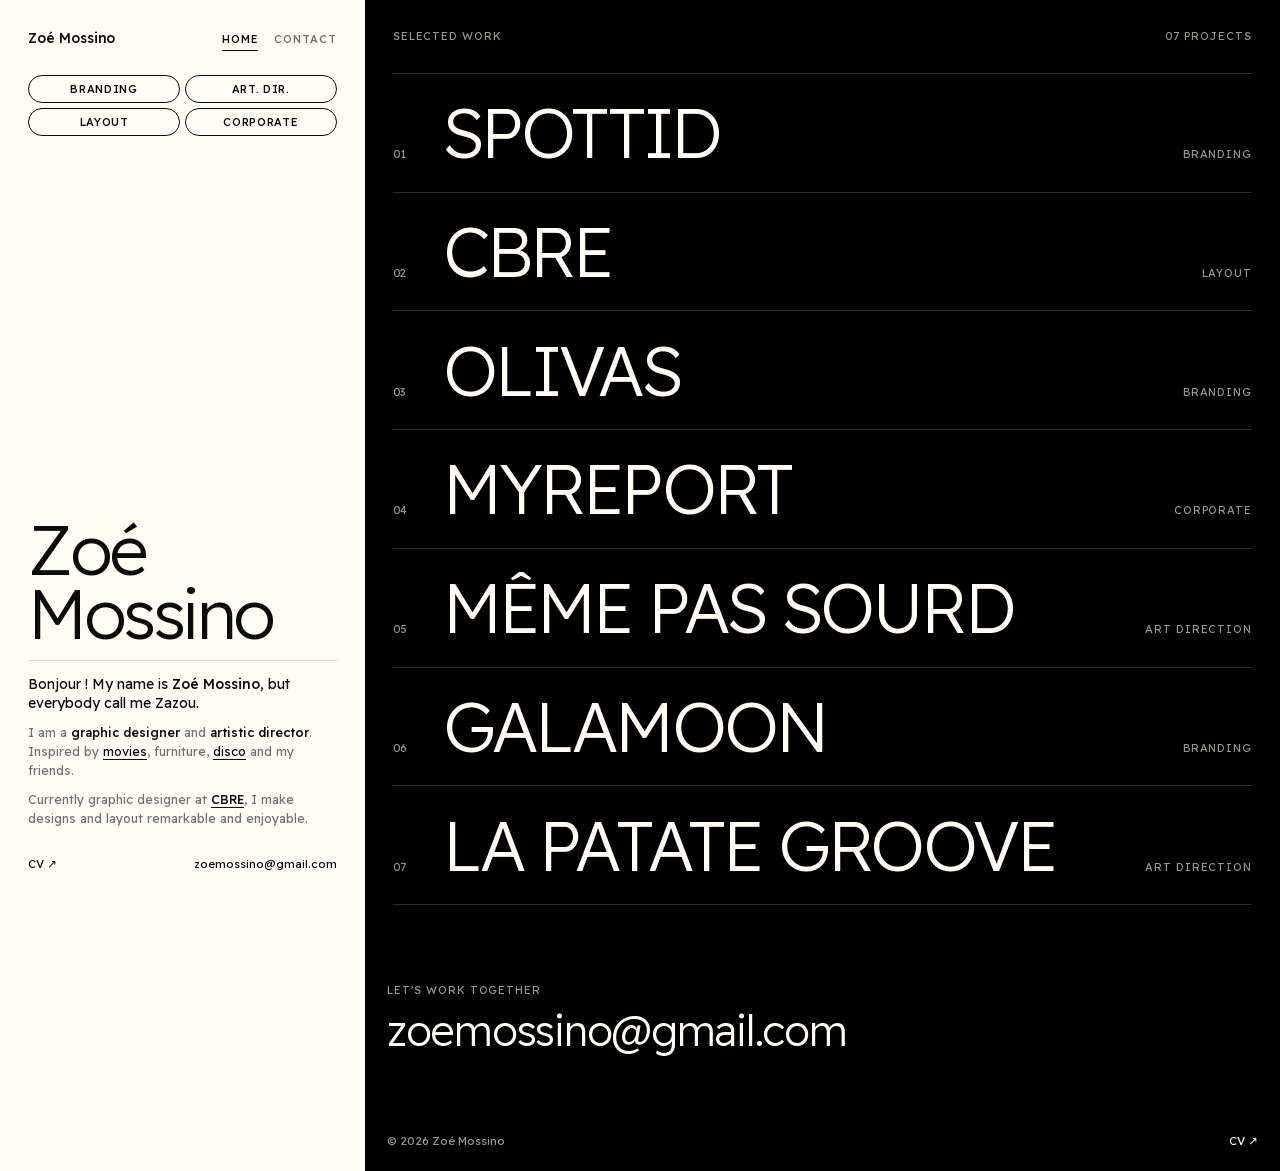
==== index.html @ 62e129ce "init" ====
<!doctype html>
<html lang="en">
<head>
<meta charset="utf-8">
<meta name="viewport" content="width=device-width, initial-scale=1">
<title>Zoé Mossino — Portfolio</title>
<meta name="description" content="Portfolio of Zoé Mossino — branding, art direction, editorial and motion design.">
<meta property="og:type" content="website">
<meta property="og:title" content="Zoé Mossino — Portfolio">
<meta property="og:description" content="Portfolio of Zoé Mossino — branding, art direction, editorial and motion design.">
<meta property="og:image" content="assets/img/1c04042c-c32d.jpg">
<meta name="twitter:card" content="summary_large_image">
<meta name="theme-color" content="#fffdf4">
<link rel="icon" href="assets/favicon.svg" type="image/svg+xml">
<link rel="preload" href="assets/fonts/ReadexPro-latin.woff2" as="font" type="font/woff2" crossorigin>
<link rel="stylesheet" href="assets/site.css?v=11171256">
<script>document.documentElement.classList.add('js')</script>
<script src="assets/site.js?v=11171256" defer></script>
</head>
<body class="home" id="top">
<a class="skip" href="#main">Skip to content</a>
<div class="shell">
  <aside class="side">
    <div class="top"><a class="brand" href="index.html">Zoé Mossino</a><nav class="links" aria-label="Main"><a href="index.html" aria-current="page">Home</a><a href="mailto:zoemossino@gmail.com">Contact</a></nav></div>
    <nav class="pills" aria-label="Categories"><a class="pill" href="branding.html" style="--cat:#ff4800">Branding</a><a class="pill" href="art-direction.html" style="--cat:#1100ff">Art. Dir.</a><a class="pill" href="layout.html" style="--cat:#ff00d9">Layout</a><a class="pill" href="corporate.html" style="--cat:#00dc00">Corporate</a></nav>
    <div class="side-body hello">
      <h1>Zoé<br>Mossino</h1>
      <div class="bio"><p>Bonjour ! My name is <strong>Zoé Mossino</strong>, but everybody call me Zazou.</p><p>I am a <strong>graphic designer</strong> and <strong>artistic director</strong>. Inspired by <a href="https://letterboxd.com/zo_moss/" target="_blank" rel="noopener">movies</a>, furniture, <a href="https://open.spotify.com/playlist/0AR71CUG0xulv4rX8KRE00" target="_blank" rel="noopener">disco</a> and my friends.</p><p>Currently graphic designer at <a class="it-link" href="layout.html#cbre"><em>CBRE</em></a>, I make designs and layout remarkable and enjoyable.</p></div>
    </div>
    <div class="side-foot"><a href="assets/2026-EN.pdf" target="_blank" rel="noopener">CV <span aria-hidden="true">↗</span></a><a href="mailto:zoemossino@gmail.com">zoemossino@gmail.com</a></div>
  </aside>
  <main class="stage" id="main">
    <p class="kicker"><span>Selected work</span><span>07 projects</span></p>
    <ol class="index">
      <li><a href="branding.html#spottid" data-cover="assets/img/home-spottid.webp" data-ar="0.8253">
        <img class="thumb" src="assets/img/home-spottid.webp" alt="" style="aspect-ratio:0.8253" loading="eager" decoding="async">
        <span class="n">01</span><span class="name">Spottid</span><span class="cat">Branding</span>
      </a></li>
      <li><a href="layout.html#cbre" data-cover="assets/img/home-cbre.webp" data-ar="0.9061">
        <img class="thumb" src="assets/img/home-cbre.webp" alt="" style="aspect-ratio:0.9061" loading="eager" decoding="async">
        <span class="n">02</span><span class="name">CBRE</span><span class="cat">Layout</span>
      </a></li>
      <li><a href="branding.html#olivas" data-cover="assets/img/home-olivas.webp" data-ar="1.5669">
        <img class="thumb" src="assets/img/home-olivas.webp" alt="" style="aspect-ratio:1.5669" loading="lazy" decoding="async">
        <span class="n">03</span><span class="name">Olivas</span><span class="cat">Branding</span>
      </a></li>
      <li><a href="corporate.html#myreport" data-cover="assets/img/home-myreport.webp" data-ar="0.9490">
        <img class="thumb" src="assets/img/home-myreport.webp" alt="" style="aspect-ratio:0.9490" loading="lazy" decoding="async">
        <span class="n">04</span><span class="name">MyReport</span><span class="cat">Corporate</span>
      </a></li>
      <li><a href="art-direction.html#meme-pas-sourd" data-cover="assets/img/home-meme-pas-sourd.webp" data-ar="0.8271">
        <img class="thumb" src="assets/img/home-meme-pas-sourd.webp" alt="" style="aspect-ratio:0.8271" loading="lazy" decoding="async">
        <span class="n">05</span><span class="name">Même pas sourd</span><span class="cat">Art direction</span>
      </a></li>
      <li><a href="branding.html#galamoon" data-cover="assets/img/home-galamoon.webp" data-ar="1.4043">
        <img class="thumb" src="assets/img/home-galamoon.webp" alt="" style="aspect-ratio:1.4043" loading="lazy" decoding="async">
        <span class="n">06</span><span class="name">Galamoon</span><span class="cat">Branding</span>
      </a></li>
      <li><a href="art-direction.html#la-patate-groove" data-cover="assets/img/home-la-patate-groove.webp" data-ar="1.6744">
        <img class="thumb" src="assets/img/home-la-patate-groove.webp" alt="" style="aspect-ratio:1.6744" loading="lazy" decoding="async">
        <span class="n">07</span><span class="name">La Patate Groove</span><span class="cat">Art direction</span>
      </a></li>
</ol>
    <footer class="end">
      <div class="contact">
        <p>Let’s work together</p>
        <a href="mailto:zoemossino@gmail.com">zoemossino@gmail.com</a>
      </div>
      <p class="copy">© 2026 Zoé Mossino<a href="assets/2026-EN.pdf" target="_blank" rel="noopener">CV ↗</a></p>
    </footer>
  </main>
</div>
<div class="preview" aria-hidden="true"></div>
</body>
</html>
---- assets/site.css ----
/* Zoé Mossino — Portfolio */
@font-face{font-family:"Readex Pro";font-style:normal;font-weight:200 700;font-display:swap;src:url(fonts/ReadexPro-latin-ext.woff2) format("woff2");unicode-range:U+0100-02BA,U+02BD-02C5,U+02C7-02CC,U+02CE-02D7,U+02DD-02FF,U+0304,U+0308,U+0329,U+1D00-1DBF,U+1E00-1E9F,U+1EF2-1EFF,U+2020,U+20A0-20AB,U+20AD-20C4,U+2113,U+2C60-2C7F,U+A720-A7FF}
@font-face{font-family:"Readex Pro";font-style:normal;font-weight:200 700;font-display:swap;src:url(fonts/ReadexPro-latin.woff2) format("woff2");unicode-range:U+0000-00FF,U+0131,U+0152-0153,U+02BB-02BC,U+02C6,U+02DA,U+02DC,U+0304,U+0308,U+0329,U+2000-206F,U+20AC,U+2122,U+2191,U+2193,U+2212,U+2215,U+FEFF,U+FFFD}

:root{
  --cream:#fffdf4;
  --ink:#0b0b0b;
  --black:#000;
  --mute:rgba(11,11,11,.58);
  --line:rgba(11,11,11,.16);
  --line-inv:rgba(255,253,244,.18);
  --mute-inv:rgba(255,253,244,.6);
  --side:clamp(290px,28.5vw,430px);
  --pad:clamp(20px,2.2vw,32px);
  --ease:cubic-bezier(.2,.7,.2,1);
}
@view-transition{navigation:auto}
*,*::before,*::after{box-sizing:border-box}
html{-webkit-text-size-adjust:100%;scroll-behavior:smooth;scroll-padding-top:24px}
body{margin:0;background:var(--cream);color:var(--ink);font:400 14px/1.5 "Readex Pro",system-ui,-apple-system,"Segoe UI",sans-serif;-webkit-font-smoothing:antialiased;text-rendering:optimizeLegibility}
img,video{display:block;max-width:100%}
a{color:inherit;text-decoration:none}
h1,h2,h3,p,ol,ul{margin:0;padding:0}
ol,ul{list-style:none}
button{font:inherit;color:inherit;background:none;border:0;padding:0;cursor:pointer}
:focus-visible{outline:2px solid currentColor;outline-offset:3px;border-radius:4px}
::selection{background:var(--ink);color:var(--cream)}
.stage ::selection{background:var(--cream);color:var(--ink)}
.skip{position:fixed;left:12px;top:-60px;z-index:99;background:var(--ink);color:var(--cream);padding:10px 14px;border-radius:999px;transition:top .2s}
.skip:focus{top:12px}

/* ------------------------------------------------ shell */
.shell{display:grid;grid-template-columns:var(--side) minmax(0,1fr);min-height:100dvh}
.side{position:sticky;top:0;height:100dvh;display:flex;flex-direction:column;gap:26px;padding:var(--pad);view-transition-name:side}
.stage{background:var(--black);color:var(--cream);min-width:0;view-transition-name:stage}

.top{display:flex;justify-content:space-between;align-items:baseline;gap:12px}
.brand{font-weight:500;font-size:14px;letter-spacing:-.005em}
.links{display:flex;gap:16px;font-size:11px;font-weight:500;letter-spacing:.08em;text-transform:uppercase}
.links a{position:relative;color:var(--mute);transition:color .25s}
.links a:hover,.links a[aria-current]{color:var(--ink)}
.links a::after{content:"";position:absolute;left:0;right:0;bottom:-3px;height:1px;background:currentColor;transform:scaleX(0);transform-origin:right;transition:transform .35s var(--ease)}
.links a:hover::after,.links a[aria-current]::after{transform:scaleX(1);transform-origin:left}

.side{container-type:inline-size}
.pills{display:flex;gap:5px}
.pill{flex:1 1 auto;justify-content:center;display:inline-flex;align-items:center;height:28px;padding:0 6px;border:1px solid var(--ink);border-radius:999px;font-size:11px;font-weight:500;letter-spacing:.06em;text-transform:uppercase;white-space:nowrap;transition:background-color .25s var(--ease),color .25s var(--ease)}
@container (max-width:328px){.pills{display:grid;grid-template-columns:1fr 1fr}}
.pill{transition:background-color .25s var(--ease),color .25s var(--ease),border-color .25s var(--ease)}
.pill:hover,.pill[aria-current]{background:var(--cat,var(--ink));border-color:var(--cat,var(--ink));color:var(--cat-text,var(--cream))}
.pill:active{transform:scale(.97)}

.side-body{flex:1;min-height:0;overflow-y:auto;scrollbar-width:none;display:flex;flex-direction:column;gap:18px}
.side-body::-webkit-scrollbar{display:none}
.side-body h1{font-size:11px;font-weight:500;letter-spacing:.08em;text-transform:uppercase;color:var(--mute);padding-bottom:10px;border-bottom:1px solid var(--line)}

.plist{display:flex;flex-direction:column}
.plist li{border-bottom:1px solid var(--line)}
.plist a{display:flex;align-items:baseline;gap:10px;padding:11px 0;font-size:13px;font-weight:500;letter-spacing:.04em;text-transform:uppercase}
.plist .n{font-size:10px;font-weight:400;color:var(--mute);font-variant-numeric:tabular-nums;width:18px}
.plist .t{position:relative;transition:translate .35s var(--ease)}
.plist .t::before{content:"";position:absolute;right:calc(100% + 8px);top:50%;width:0;height:1px;background:currentColor;transition:width .35s var(--ease)}
.plist a.on .t,.plist a:hover .t{translate:26px}
.plist a.on .t::before,.plist a:hover .t::before{width:18px}
.plist .d{display:grid;grid-template-rows:0fr;transition:grid-template-rows .5s var(--ease)}
.plist .d>div{overflow:hidden;padding-left:28px;font-size:12.5px;line-height:1.55;color:var(--ink);opacity:0;transition:opacity .35s}
.plist .d p{padding-bottom:10px}
.plist .d p:last-child{padding-bottom:16px}
.plist .d .meta{font-size:10.5px;letter-spacing:.07em;text-transform:uppercase;color:var(--mute)}
.plist a.on+.d{grid-template-rows:1fr}
.plist a.on+.d>div{opacity:1;transition-delay:.12s}

.side-foot{display:flex;justify-content:space-between;align-items:baseline;gap:12px;font-size:11.5px}
.side-foot a{position:relative}
.side-foot a::after,.copy a::after{content:"";position:absolute;left:0;right:0;bottom:-2px;height:1px;background:currentColor;transform:scaleX(0);transform-origin:right;transition:transform .35s var(--ease)}
.side-foot a:hover::after,.copy a:hover::after{transform:scaleX(1);transform-origin:left}

/* ------------------------------------------------ project sections */
.project{padding-top:0}
.project+.project{margin-top:clamp(40px,7vw,120px)}
.project-head{display:none}



.stage{padding:6px}
.home .stage{padding:0}
.grid{display:flex;flex-direction:column;gap:6px}
.row{display:flex;gap:6px}
.tile{position:relative;display:block;flex:var(--g) 1 0;min-width:0;aspect-ratio:var(--ar);margin:0;border-radius:10px;overflow:hidden;background:var(--bg,#141414)}
.tile>img,.tile>video{position:absolute;inset:0;width:100%;height:100%;max-width:none;object-fit:cover;object-position:var(--pos,center)}
.pic{cursor:zoom-in}
.pic.fit>img{object-fit:contain;padding:var(--pad,7%)}
.lockup{display:flex;flex-direction:column;align-items:center;justify-content:center;gap:5%;padding:6% 7%}
.lockup>div{display:flex;align-items:center;justify-content:center;gap:5%;flex:1;min-height:0;width:100%}
.lockup img{flex:0 1 auto;min-width:0;max-width:100%;max-height:100%;object-fit:contain}
.lockup figcaption{font-size:12px;color:var(--mute-inv)}
.stack{display:flex;flex-direction:column;gap:6px;flex:var(--g) 1 0;min-width:0}
.stack>.tile{flex:var(--g) 1 0;min-height:0;aspect-ratio:auto}
.note{flex:1;aspect-ratio:auto;padding:13px 16px;font-size:11px;font-weight:500;letter-spacing:.08em;text-transform:uppercase;color:var(--mute-inv)}
.gap{flex:1;height:clamp(28px,4vw,64px)}
.yt{cursor:pointer;width:auto}
.yt>img{transition:scale .8s var(--ease)}
.yt:hover>img{scale:1.03}
.yt iframe{position:absolute;inset:0;width:100%;height:100%;border:0}
.play{position:absolute;left:50%;top:50%;width:clamp(44px,5vw,72px);aspect-ratio:1;translate:-50% -50%;border-radius:50%;background:var(--cream);transition:scale .35s var(--ease)}
.play::after{content:"";position:absolute;left:54%;top:50%;translate:-50% -50%;border-style:solid;border-width:.62em 0 .62em 1em;border-color:transparent transparent transparent var(--ink);font-size:clamp(11px,1.2vw,17px)}
.yt:hover .play{scale:1.08}
.js .tile{opacity:0;translate:0 14px;transition:opacity .8s var(--ease),translate .9s var(--ease)}
.js .tile.in{opacity:1;translate:none}

/* ------------------------------------------------ end of page */
.end{padding:clamp(72px,12vw,180px) calc(var(--pad) - 6px) calc(var(--pad) - 6px)}
.next{display:grid;grid-template-columns:1fr auto;align-items:end;gap:4px 20px;padding:clamp(18px,2.4vw,30px) 0;border-top:1px solid var(--line-inv);border-bottom:1px solid var(--line-inv)}
.next span{grid-column:1/-1;font-size:11px;letter-spacing:.08em;text-transform:uppercase;color:var(--mute-inv)}
.next strong{font-size:clamp(2rem,5.2vw,4.75rem);font-weight:300;letter-spacing:-.035em;line-height:1;text-transform:uppercase}
.next i{font-style:normal;font-size:clamp(1.6rem,3.6vw,3.25rem);font-weight:300;line-height:1;transition:translate .45s var(--ease)}
.next:hover i{translate:12px}
.contact{padding:clamp(48px,8vw,110px) 0 clamp(40px,6vw,80px)}
.contact p{font-size:11px;letter-spacing:.08em;text-transform:uppercase;color:var(--mute-inv);margin-bottom:10px}
.contact a{font-size:clamp(1.35rem,3.3vw,3rem);font-weight:300;letter-spacing:-.03em;line-height:1.1;overflow-wrap:anywhere;background:linear-gradient(currentColor,currentColor) 0 100%/0 1px no-repeat;transition:background-size .5s var(--ease)}
.contact a:hover{background-size:100% 1px}
.copy{display:flex;justify-content:space-between;gap:16px;font-size:11.5px;color:var(--mute-inv)}
.copy a{position:relative;color:var(--cream)}

/* ------------------------------------------------ home */
.hello{justify-content:flex-end;gap:14px}
.hello h1{border:0;padding:0;color:var(--ink);font-size:clamp(3rem,5.4vw,5.25rem);font-weight:300;letter-spacing:-.05em;line-height:.92;text-transform:none}
.hello .bio{display:flex;flex-direction:column;gap:9px;padding-top:14px;border-top:1px solid var(--line)}
.hello p{font-size:12.5px;line-height:1.55;color:var(--mute)}
.hello p:first-child{font-size:14px;line-height:1.4;color:var(--ink)}
.hello strong{font-weight:500;color:var(--ink)}
.hello em{font-style:normal;font-weight:500;color:var(--ink)}
.hello p a{color:var(--ink);background:linear-gradient(currentColor,currentColor) 0 100%/100% 1px no-repeat;padding-bottom:1px;transition:background-size .35s var(--ease)}
.hello p a:hover{background-size:0 1px;background-position:100% 100%}
.home .stage{display:flex;flex-direction:column}
.kicker{display:flex;justify-content:space-between;padding:var(--pad);font-size:11px;letter-spacing:.08em;text-transform:uppercase;color:var(--mute-inv)}
.index{padding:0 var(--pad);flex:1}
.index li{border-top:1px solid var(--line-inv)}
.index li:last-child{border-bottom:1px solid var(--line-inv)}
.index a{display:grid;grid-template-columns:2.6rem minmax(0,1fr) auto;align-items:baseline;column-gap:8px;padding:clamp(14px,1.9vw,26px) 0;transition:opacity .35s}
.index .n{font-size:11px;color:var(--mute-inv);font-variant-numeric:tabular-nums}
.index .name{font-size:clamp(2rem,5.4vw,5rem);font-weight:300;letter-spacing:-.04em;line-height:1;text-transform:uppercase;transition:translate .5s var(--ease)}
.index .cat{font-size:11px;letter-spacing:.08em;text-transform:uppercase;color:var(--mute-inv);text-align:right}
.index .thumb{display:none}
.home .end{padding-top:clamp(40px,6vw,90px);width:100%}
.home .contact{padding-top:0}
.preview{position:fixed;left:0;top:0;z-index:20;width:min(30vw,420px);aspect-ratio:var(--ar,1.5);pointer-events:none;opacity:0;scale:.9;transition:opacity .3s,scale .45s var(--ease);overflow:hidden;border-radius:10px;background:#111}
.preview.tall{width:min(21vw,300px)}
.preview.on{opacity:1;scale:1}
.preview img{position:absolute;inset:0;width:100%;height:100%;object-fit:cover;opacity:0;transition:opacity .3s}
.preview img.on{opacity:1}
@media (hover:hover) and (pointer:fine){
  .index:hover a{opacity:.32}
  .index a:hover{opacity:1}
  .index a:hover .name{translate:18px}
}

/* ------------------------------------------------ image viewer */
.zoom{width:100vw;height:100dvh;max-width:none;max-height:none;margin:0;padding:0;border:0;background:rgba(0,0,0,.94);color:var(--cream)}
.zoom[open]{display:grid;place-items:center;animation:fade .25s}
.zoom::backdrop{background:#000}
.zoom img{max-width:min(92vw,1600px);max-height:86dvh;object-fit:contain;cursor:zoom-out}
.zoom button{position:fixed;font-size:12px;letter-spacing:.08em;text-transform:uppercase;padding:14px 18px}
.zoom-close{top:8px;right:8px}
.zoom-prev,.zoom-next{top:50%;translate:0 -50%;font-size:22px!important}
.zoom-prev{left:6px}.zoom-next{right:6px}
@keyframes fade{from{opacity:0}}

/* ------------------------------------------------ tablet & mobile */
@media (max-width:900px){
  html{scroll-padding-top:120px}
  .shell{display:block}
  .side{position:sticky;top:0;z-index:30;height:auto;gap:12px;padding:14px 16px 12px;background:var(--cream);border-bottom:1px solid var(--line)}
  .work .side-body,.side-foot{display:none}
  .pill{height:32px}
  .home .side{position:static;border:0}
  .home .side-body{display:flex;padding:26px 0 18px;overflow:visible}
  .hello h1{font-size:clamp(3.2rem,17vw,6rem)}
  .project{padding-top:28px}
  .project-head{display:block;padding:0 16px 22px;max-width:60ch}
  .project-head .idx{font-size:11px;letter-spacing:.08em;color:var(--mute-inv);margin-bottom:10px}
  .project-head h2{font-size:clamp(2.2rem,10vw,3.6rem);font-weight:300;letter-spacing:-.04em;line-height:1;text-transform:uppercase}
  .project-head .meta{margin:10px 0 14px;font-size:11px;letter-spacing:.08em;text-transform:uppercase;color:var(--mute-inv)}
  .project-head p+p:not(.meta){margin-top:10px}
  .index .thumb{display:block;grid-column:1/-1;width:100%;max-height:78vh;object-fit:cover;border-radius:10px;margin-bottom:14px;background:#111}
  .index a{grid-template-columns:2rem minmax(0,1fr);padding:18px 0 20px}
  .index .cat{grid-column:2;text-align:left;margin-top:6px}
  .preview{display:none}
}
@media (max-width:760px){
  .zoom-prev,.zoom-next{top:auto;bottom:10px;translate:none}
}
@media (prefers-reduced-motion:reduce){
  html{scroll-behavior:auto}
  *,*::before,*::after{animation:none!important;transition-duration:.01ms!important}
  @view-transition{navigation:none}
}
@media print{.side{position:static;height:auto}.js .tile{opacity:1!important;translate:none!important}}
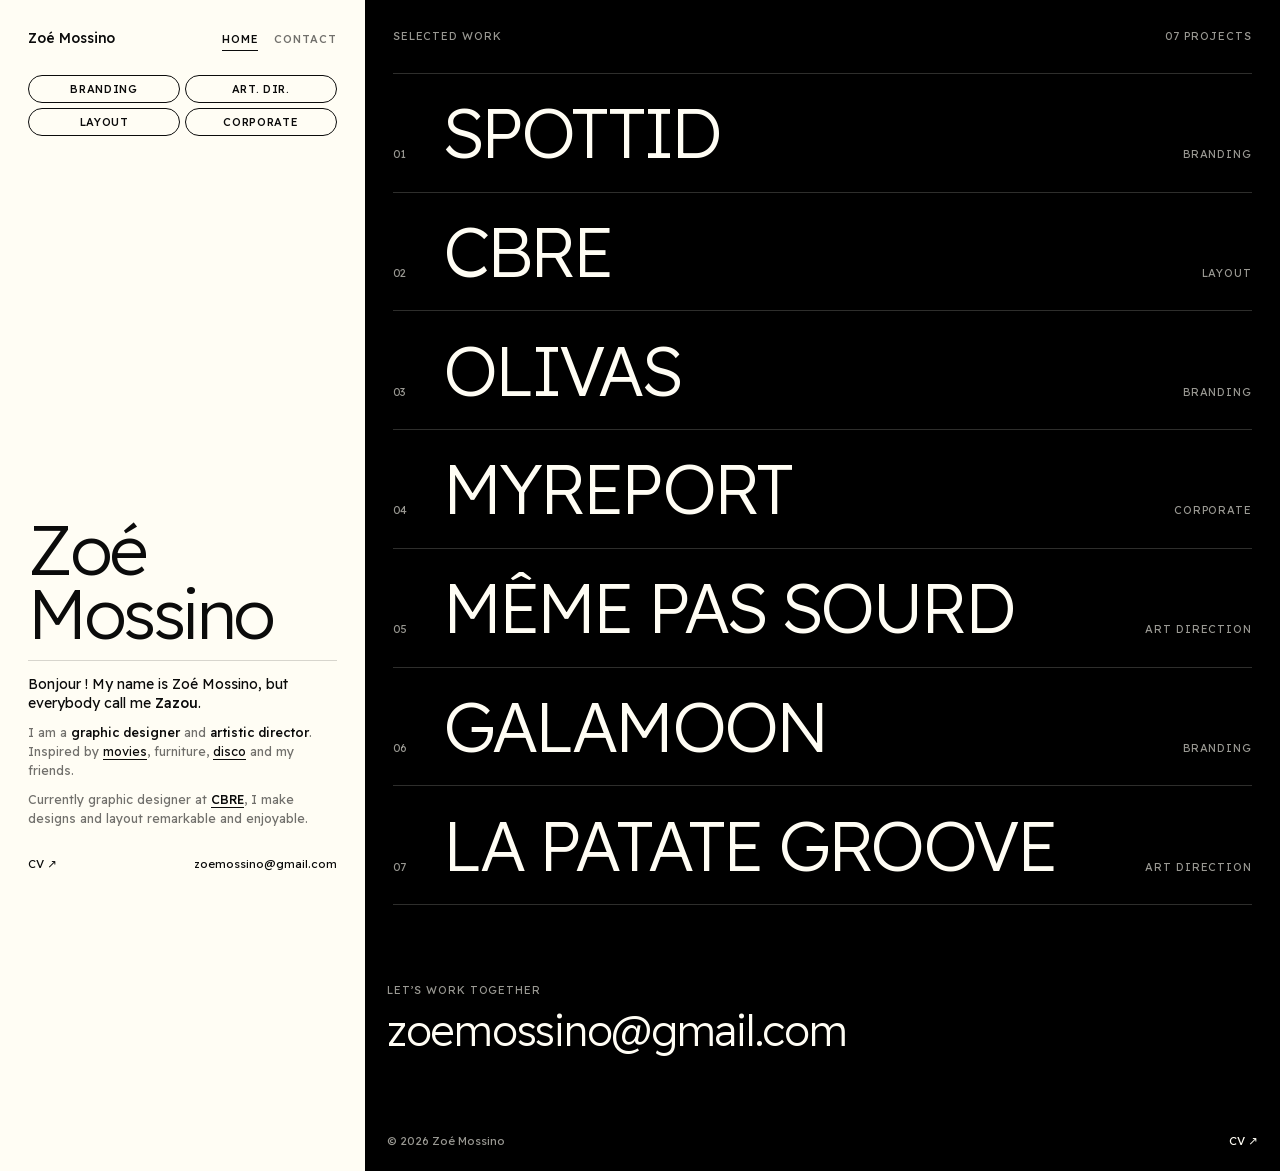
==== commit 713e8561: "Accueil : Zazou en gras, séparation sous la première phrase sur mobile Co-Authored-By: Claude Opus 5" ====
--- a/index.html
+++ b/index.html
@@ -13,9 +13,9 @@
 <meta name="theme-color" content="#fffdf4">
 <link rel="icon" href="assets/favicon.svg" type="image/svg+xml">
 <link rel="preload" href="assets/fonts/ReadexPro-latin.woff2" as="font" type="font/woff2" crossorigin>
-<link rel="stylesheet" href="assets/site.css?v=11171256">
+<link rel="stylesheet" href="assets/site.css?v=11171955">
 <script>document.documentElement.classList.add('js')</script>
-<script src="assets/site.js?v=11171256" defer></script>
+<script src="assets/site.js?v=11171955" defer></script>
 </head>
 <body class="home" id="top">
 <a class="skip" href="#main">Skip to content</a>
@@ -25,7 +25,7 @@
     <nav class="pills" aria-label="Categories"><a class="pill" href="branding.html" style="--cat:#ff4800">Branding</a><a class="pill" href="art-direction.html" style="--cat:#1100ff">Art. Dir.</a><a class="pill" href="layout.html" style="--cat:#ff00d9">Layout</a><a class="pill" href="corporate.html" style="--cat:#00dc00">Corporate</a></nav>
     <div class="side-body hello">
       <h1>Zoé<br>Mossino</h1>
-      <div class="bio"><p>Bonjour ! My name is <strong>Zoé Mossino</strong>, but everybody call me Zazou.</p><p>I am a <strong>graphic designer</strong> and <strong>artistic director</strong>. Inspired by <a href="https://letterboxd.com/zo_moss/" target="_blank" rel="noopener">movies</a>, furniture, <a href="https://open.spotify.com/playlist/0AR71CUG0xulv4rX8KRE00" target="_blank" rel="noopener">disco</a> and my friends.</p><p>Currently graphic designer at <a class="it-link" href="layout.html#cbre"><em>CBRE</em></a>, I make designs and layout remarkable and enjoyable.</p></div>
+      <div class="bio"><p>Bonjour ! My name is Zoé Mossino, but everybody call me <strong>Zazou</strong>.</p><p>I am a <strong>graphic designer</strong> and <strong>artistic director</strong>. Inspired by <a href="https://letterboxd.com/zo_moss/" target="_blank" rel="noopener">movies</a>, furniture, <a href="https://open.spotify.com/playlist/0AR71CUG0xulv4rX8KRE00" target="_blank" rel="noopener">disco</a> and my friends.</p><p>Currently graphic designer at <a class="it-link" href="layout.html#cbre"><em>CBRE</em></a>, I make designs and layout remarkable and enjoyable.</p></div>
     </div>
     <div class="side-foot"><a href="assets/2026-EN.pdf" target="_blank" rel="noopener">CV <span aria-hidden="true">↗</span></a><a href="mailto:zoemossino@gmail.com">zoemossino@gmail.com</a></div>
   </aside>
--- a/assets/site.css
+++ b/assets/site.css
@@ -98,10 +98,8 @@
 .stack>.tile{flex:var(--g) 1 0;min-height:0;aspect-ratio:auto}
 .note{flex:1;aspect-ratio:auto;padding:13px 16px;font-size:11px;font-weight:500;letter-spacing:.08em;text-transform:uppercase;color:var(--mute-inv)}
 .gap{flex:1;height:clamp(28px,4vw,64px)}
-.yt{cursor:pointer;width:auto}
-.yt>img{transition:scale .8s var(--ease)}
-.yt:hover>img{scale:1.03}
-.yt iframe{position:absolute;inset:0;width:100%;height:100%;border:0}
+.yt{position:relative;width:auto}
+.yt iframe{position:absolute;inset:0;width:100%;height:100%;border:0;pointer-events:none}
 .play{position:absolute;left:50%;top:50%;width:clamp(44px,5vw,72px);aspect-ratio:1;translate:-50% -50%;border-radius:50%;background:var(--cream);transition:scale .35s var(--ease)}
 .play::after{content:"";position:absolute;left:54%;top:50%;translate:-50% -50%;border-style:solid;border-width:.62em 0 .62em 1em;border-color:transparent transparent transparent var(--ink);font-size:clamp(11px,1.2vw,17px)}
 .yt:hover .play{scale:1.08}
@@ -174,8 +172,12 @@
   .work .side-body,.side-foot{display:none}
   .pill{height:32px}
   .home .side{position:static;border:0}
-  .home .side-body{display:flex;padding:26px 0 18px;overflow:visible}
-  .hello h1{font-size:clamp(3.2rem,17vw,6rem)}
+  .home .side-body{display:flex;padding:22px 0 26px;overflow:visible}
+  /* le grand nom disparaît sur téléphone (le petit en haut à gauche suffit), mais reste lisible par Google et les lecteurs d'écran */
+  .hello h1{position:absolute;width:1px;height:1px;margin:-1px;overflow:hidden;clip-path:inset(50%);white-space:nowrap}
+  .hello .bio{gap:10px;padding-top:0;border-top:0;max-width:46ch}
+  .hello p{font-size:14px}
+  .hello p:first-child{font-size:clamp(1.15rem,5.2vw,1.45rem);line-height:1.3;letter-spacing:-.01em;padding-bottom:18px;margin-bottom:8px;border-bottom:1px solid var(--line)}
   .project{padding-top:28px}
   .project-head{display:block;padding:0 16px 22px;max-width:60ch}
   .project-head .idx{font-size:11px;letter-spacing:.08em;color:var(--mute-inv);margin-bottom:10px}
